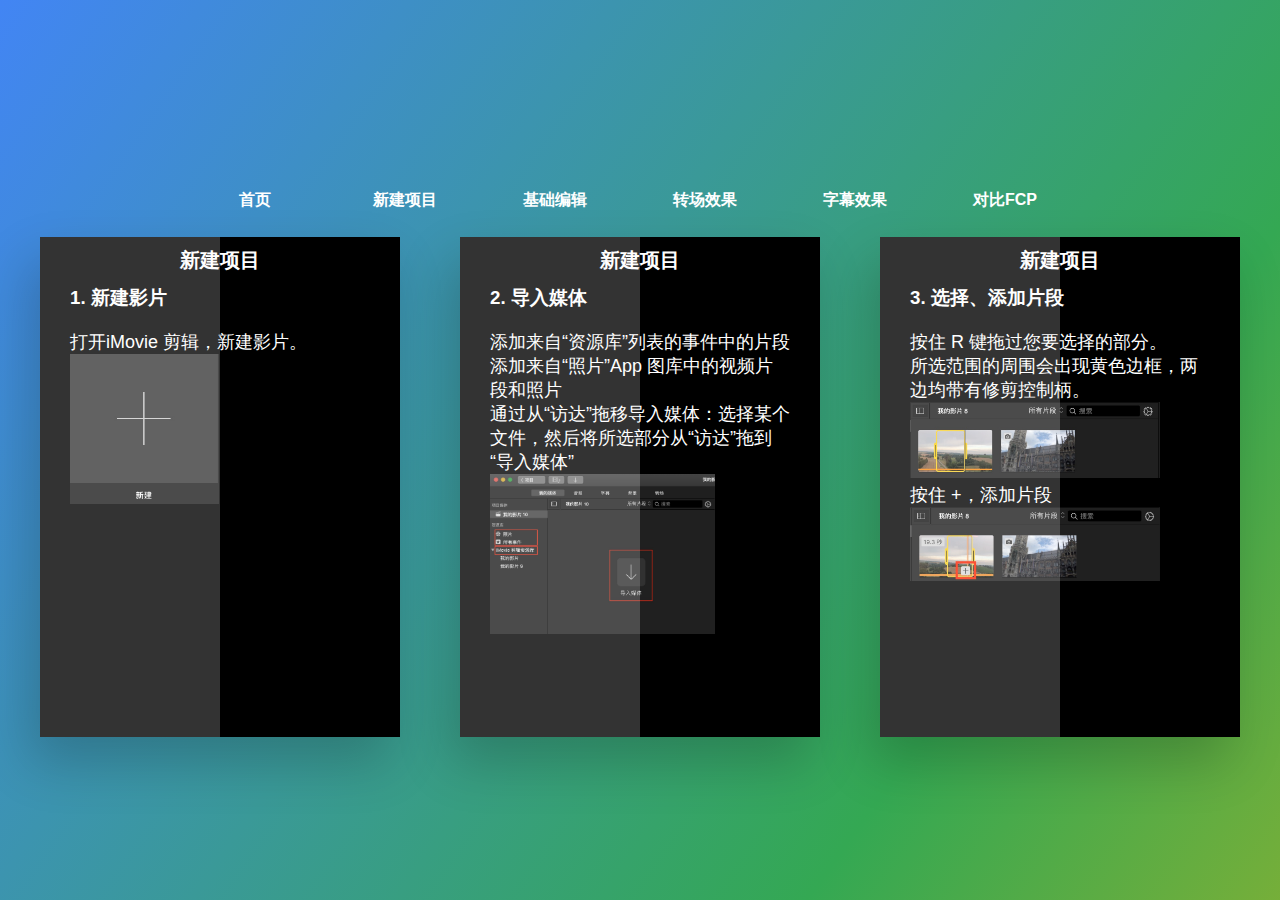
==== index2.html @ 86e66ebc "Add files via upload" ====
<!DOCTYPE html>
<html>
<head>
    <meta charset="utf-8">
    <title>index2</title>
    <link rel="stylesheet" href="style2.css">
</head>
<body>
    
    <div class="quote">
	<ul>
        <li><a href="index.html">首页</a></li>
        <li><a href="index2.html">新建项目</a></li>
        <li><a href="index3.html">基础编辑</a></li>
        <li><a href="index4.html">转场效果</a></li>
        <li><a href="index5.html">字幕效果</a></li>
        <li><a href="index6.html">对比FCP</a></li>
    </ul>
    <div class="quote">
            <div class="box box1">
                <h2>新建项目</h2>
                <h3>1. 新建影片</h3>
                <p>
                    打开iMovie 剪辑，新建影片。
                    <br >
                    <img src="images/1.1.jpg" alt="新建"
                    height="150" alignment="bottom"/>
                </p>
            </div>
            <div class="bg"></div>
        
            <div class="box box2">
                <h2>新建项目</h2>
                <h3>2. 导入媒体</h3>
                <p>
                    添加来自“资源库”列表的事件中的片段
                    <br > 添加来自“照片”App 图库中的视频片段和照片
                    <br > 通过从“访达”拖移导入媒体：选择某个文件，然后将所选部分从“访达”拖到“导入媒体”
                    <br ><img src="images/1.2.jpg" alt="新建"
                   height="160" alignment="middle"/>
                </p>
            </div>
            <div class="bg"></div>
        
            <div class="box box3">
                <h2>新建项目</h2>
                <h3>3. 选择、添加片段</h3>
                <p>
                    按住 R 键拖过您要选择的部分。
                    <br >所选范围的周围会出现黄色边框，两边均带有修剪控制柄。
                    <br ><img src="images/1.3.jpg" alt="新建"
                    width="250" alignment="middle"/>
                    <br >按住 +，添加片段
                    <br ><img src="images/1.4.jpg" alt="新建"
                    width="250" alignment="middle"/>
                    <br >
                </p>
            </div>
            <div class="bg"></div> 
        </div>
    </div>


    </body>
    
    </html>
---- style2.css ----
body{
    margin: 0;
    padding: 0;
    font-family: "montserrat";
    background-image: linear-gradient(125deg,#4285f4,#34a853,#fbbc05,#ea4335,#000000);
    background-size: 400%;
    animation: bganimation 15s infinite;
  }
@keyframes bganimation {
0%{
    background-position: 0% 50%;
}
50%{
    background-position: 100% 50%;
}
100%{
    background-position: 0% 50%;
}
}

#footer {
    background-color:rgb(152, 78, 241);
    color:white;
    clear:both;
    text-align:center;
    padding:5px; 
  }

body{
    font-family: sans-serif;
    display: flex;
    justify-content: center;
    align-items: center;
    min-height: 100vh;
    margin: 0;
    padding: 0;
}
ul
{
list-style-type:none;
width: 960px;
position: relative;
left: 50%;
margin-left: -500px;          
overflow:hidden;
}
li
{
float:left;
}
a:link,a:visited
{
display:block;
width:130px;
font-weight:bold;
color:#FFFFFF;
background-color:;
text-align:center;
padding:10px;
text-decoration:none;
text-transform:uppercase;
}
a:hover,a:active
{
background-color:rgb(152, 78, 241);
}






.quote
{
    width: 1200px;
    min-height: 500px;
    display: flex;
    flex-wrap: wrap;
    justify-content: space-between;
    z-index: 2;
}
.quote .box
{
    position: relative;
    width: 360px;
    height: 500px;
    background: #000000;
    color: #ffffff;
    overflow: hidden;
    transition: 0.5s;
    z-index: 2;
    box-sizing: border-box;
    padding: 30px;
    box-shadow: -10px 25px 50px rgba(0,0,0,.2);
}

.quote .box:hover
{
    box-shadow: -20px 50px 100px rgba(0,0,0,.5);
}
.quote .box p
{
    margin: 0;
    padding: 0;
    font-size: 18px;
}
.quote .box:hover p
{
    color: #ffffff;
}
.quote .box h2 
{
    position: absolute;
    top: 10px;
    left: 140px;
    margin: 0;
    padding: 0;
    font-size: 20px;
    text-transform: uppercase;

}
.quote .box:hover h2
{
    color: #ffffff;
}

.quote .bg
{
    position: absolute;
    top: 0;
    left: 0;
    z-index: 1;
    opacity: 0;
    transition: 0.5s;
    pointer-events: none;
    width: 100%;
    height: 100%;
}

.quote .box.box1:hover ~ .bg,
.quote .box.box1:hover
{
    opacity: 1;
    background: linear-gradient(#03a9f4,#e91e63);
}

.quote .box.box2:hover ~ .bg,
.quote .box.box2:hover
{
    opacity: 1;
    background: linear-gradient(#689f38,#ffeb3b);
}

.quote .box.box3:hover ~ .bg,
.quote .box.box3:hover
{
    opacity: 1;
    background: linear-gradient(#ffc107,#e91e63);
}
.quote .box::before
{
    content: '';
    position: absolute;
    top: 0;
    left: -50%;
    width: 100%;
    height: 100%;
    background: rgba(255, 255, 255, .2);
    pointer-events: none;
}
.quote .box::after
{
    filter: invert(0)
}
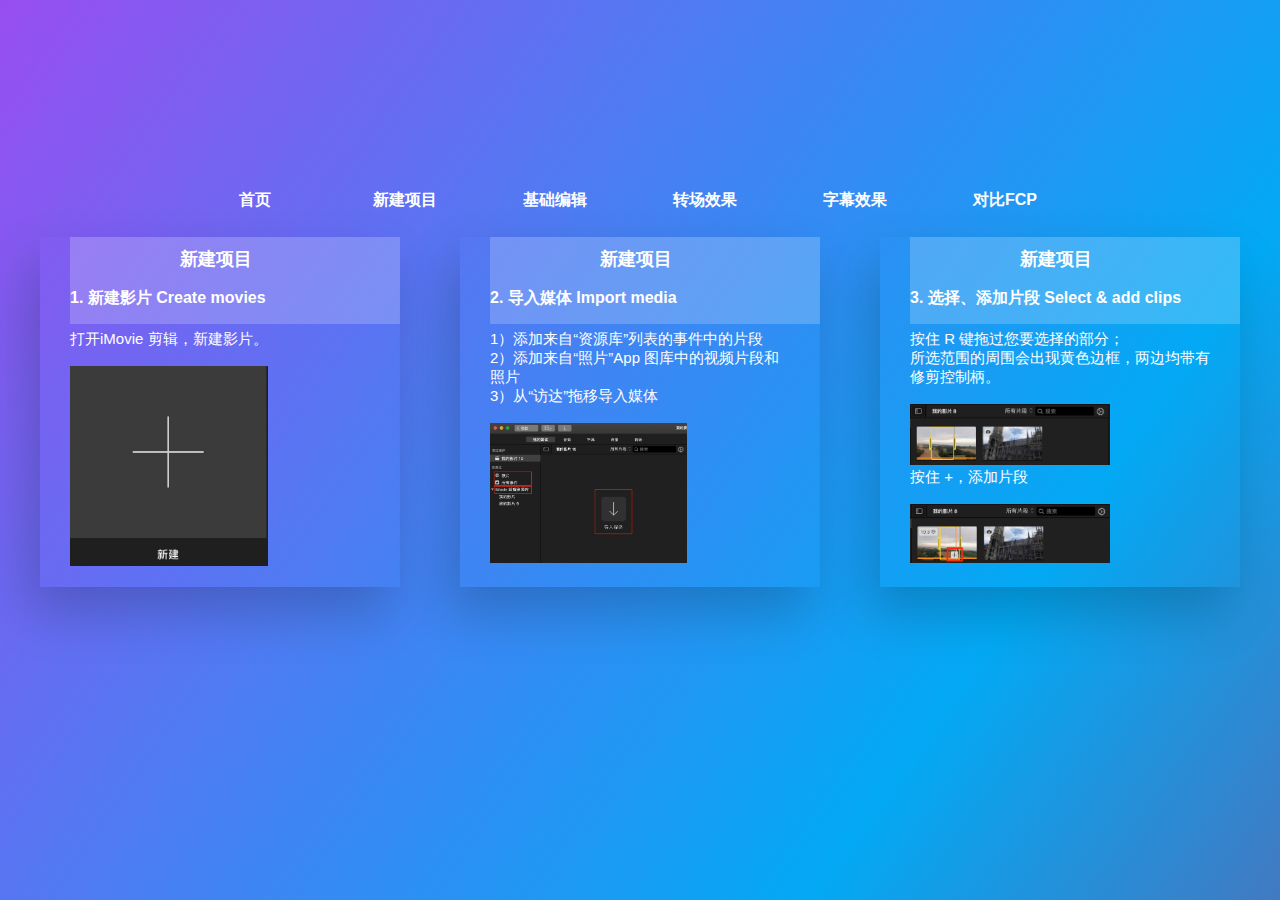
==== commit 6fae23ca: "Add files via upload" ====
--- a/index2.html
+++ b/index2.html
@@ -19,40 +19,45 @@
     <div class="quote">
             <div class="box box1">
                 <h2>新建项目</h2>
-                <h3>1. 新建影片</h3>
+                <h4>1. 新建影片 Create movies</h4>
                 <p>
                     打开iMovie 剪辑，新建影片。
                     <br >
+                    <br >
                     <img src="images/1.1.jpg" alt="新建"
-                    height="150" alignment="bottom"/>
+                    height="200" alignment="bottom"/>
+                    <br >
                 </p>
             </div>
             <div class="bg"></div>
         
             <div class="box box2">
                 <h2>新建项目</h2>
-                <h3>2. 导入媒体</h3>
+                <h4>2. 导入媒体 Import media</h4>
                 <p>
-                    添加来自“资源库”列表的事件中的片段
-                    <br > 添加来自“照片”App 图库中的视频片段和照片
-                    <br > 通过从“访达”拖移导入媒体：选择某个文件，然后将所选部分从“访达”拖到“导入媒体”
+                    1）添加来自“资源库”列表的事件中的片段
+                    <br > 2）添加来自“照片”App 图库中的视频片段和照片
+                    <br > 3）从“访达”拖移导入媒体
+                    <br >
                     <br ><img src="images/1.2.jpg" alt="新建"
-                   height="160" alignment="middle"/>
+                   height="140" alignment="middle"/>
                 </p>
             </div>
             <div class="bg"></div>
         
             <div class="box box3">
                 <h2>新建项目</h2>
-                <h3>3. 选择、添加片段</h3>
+                <h4>3. 选择、添加片段 Select & add clips</h4>
                 <p>
-                    按住 R 键拖过您要选择的部分。
+                    按住 R 键拖过您要选择的部分；
                     <br >所选范围的周围会出现黄色边框，两边均带有修剪控制柄。
+                    <br >
                     <br ><img src="images/1.3.jpg" alt="新建"
-                    width="250" alignment="middle"/>
+                    width="200" alignment="middle"/>
                     <br >按住 +，添加片段
+                    <br >
                     <br ><img src="images/1.4.jpg" alt="新建"
-                    width="250" alignment="middle"/>
+                    width="200" alignment="middle"/>
                     <br >
                 </p>
             </div>
--- a/style2.css
+++ b/style2.css
@@ -2,7 +2,7 @@
     margin: 0;
     padding: 0;
     font-family: "montserrat";
-    background-image: linear-gradient(125deg,#4285f4,#34a853,#fbbc05,#ea4335,#000000);
+    background-image: linear-gradient(125deg,rgb(152, 78, 241),#03a9f4,#C2185B,#ffc107,#388E3C);
     background-size: 400%;
     animation: bganimation 15s infinite;
   }
@@ -83,8 +83,7 @@
 {
     position: relative;
     width: 360px;
-    height: 500px;
-    background: #000000;
+    height: 350px;
     color: #ffffff;
     overflow: hidden;
     transition: 0.5s;
@@ -102,7 +101,7 @@
 {
     margin: 0;
     padding: 0;
-    font-size: 18px;
+    font-size: 15px;
 }
 .quote .box:hover p
 {
@@ -115,7 +114,7 @@
     left: 140px;
     margin: 0;
     padding: 0;
-    font-size: 20px;
+    font-size: 18px;
     text-transform: uppercase;
 
 }
@@ -148,7 +147,7 @@
 .quote .box.box2:hover
 {
     opacity: 1;
-    background: linear-gradient(#689f38,#ffeb3b);
+    background: linear-gradient(#388E3C,#ffc107);  
 }
 
 .quote .box.box3:hover ~ .bg,
@@ -161,8 +160,7 @@
 {
     content: '';
     position: absolute;
-    top: 0;
-    left: -50%;
+    top: -75%;
     width: 100%;
     height: 100%;
     background: rgba(255, 255, 255, .2);
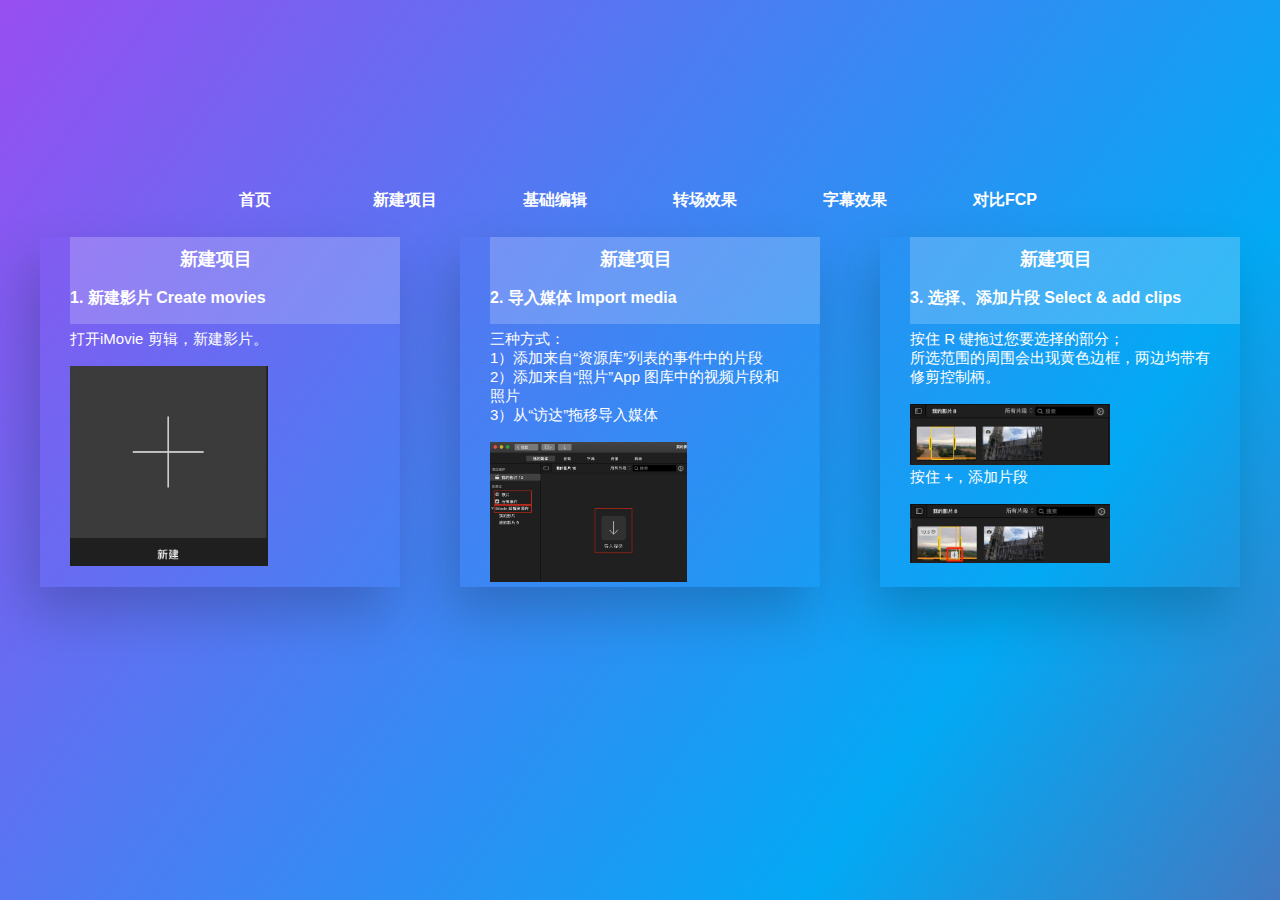
==== commit 75ce9b49: "Add files via upload" ====
--- a/index2.html
+++ b/index2.html
@@ -24,7 +24,7 @@
                     打开iMovie 剪辑，新建影片。
                     <br >
                     <br >
-                    <img src="images/1.1.jpg" alt="新建"
+                    <img src="images/1.1.jpg" alt="新建影片"
                     height="200" alignment="bottom"/>
                     <br >
                 </p>
@@ -35,11 +35,12 @@
                 <h2>新建项目</h2>
                 <h4>2. 导入媒体 Import media</h4>
                 <p>
-                    1）添加来自“资源库”列表的事件中的片段
+                    三种方式：
+                    <br > 1）添加来自“资源库”列表的事件中的片段
                     <br > 2）添加来自“照片”App 图库中的视频片段和照片
                     <br > 3）从“访达”拖移导入媒体
                     <br >
-                    <br ><img src="images/1.2.jpg" alt="新建"
+                    <br ><img src="images/1.2.jpg" alt="导入媒体"
                    height="140" alignment="middle"/>
                 </p>
             </div>
@@ -52,11 +53,11 @@
                     按住 R 键拖过您要选择的部分；
                     <br >所选范围的周围会出现黄色边框，两边均带有修剪控制柄。
                     <br >
-                    <br ><img src="images/1.3.jpg" alt="新建"
+                    <br ><img src="images/1.3.jpg" alt="选择片段"
                     width="200" alignment="middle"/>
                     <br >按住 +，添加片段
                     <br >
-                    <br ><img src="images/1.4.jpg" alt="新建"
+                    <br ><img src="images/1.4.jpg" alt="添加片段"
                     width="200" alignment="middle"/>
                     <br >
                 </p>
@@ -65,7 +66,6 @@
         </div>
     </div>
 
-
     </body>
     
     </html>--- a/style2.css
+++ b/style2.css
@@ -17,14 +17,6 @@
     background-position: 0% 50%;
 }
 }
-
-#footer {
-    background-color:rgb(152, 78, 241);
-    color:white;
-    clear:both;
-    text-align:center;
-    padding:5px; 
-  }
 
 body{
     font-family: sans-serif;
